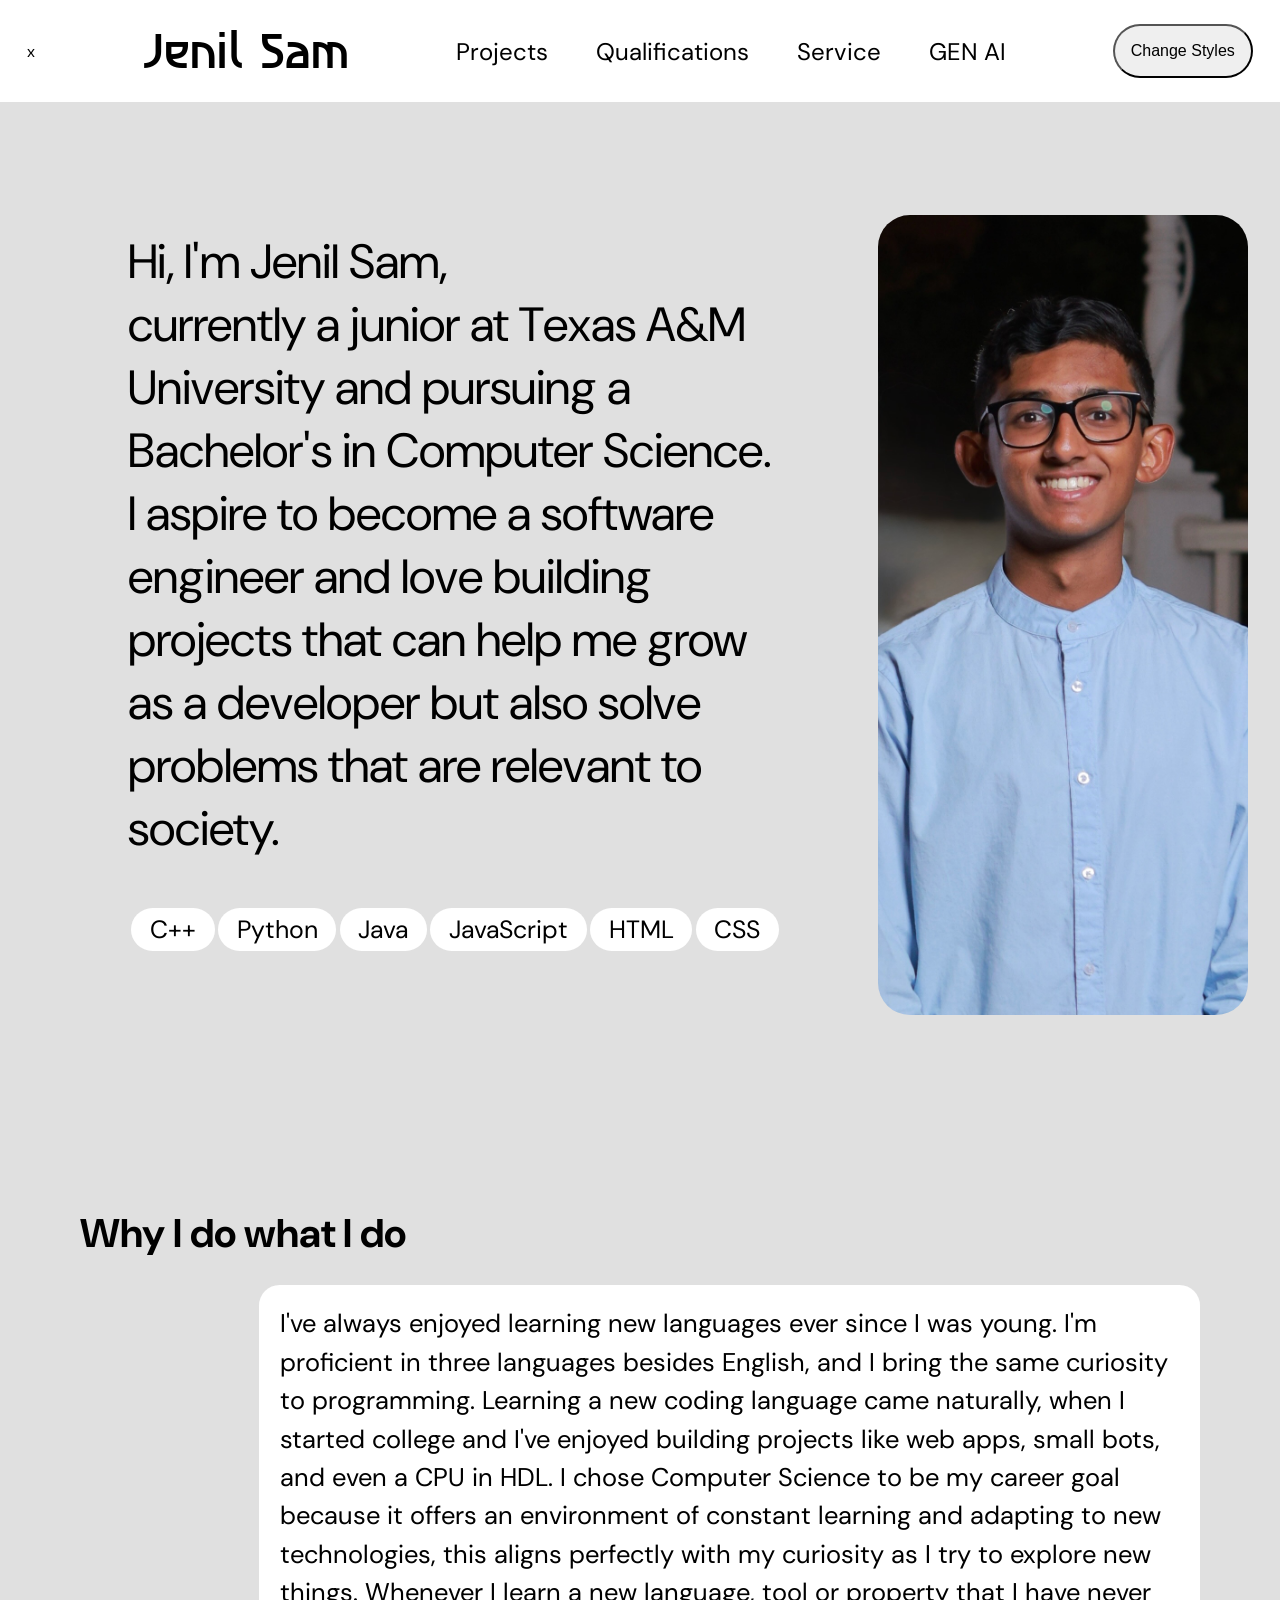
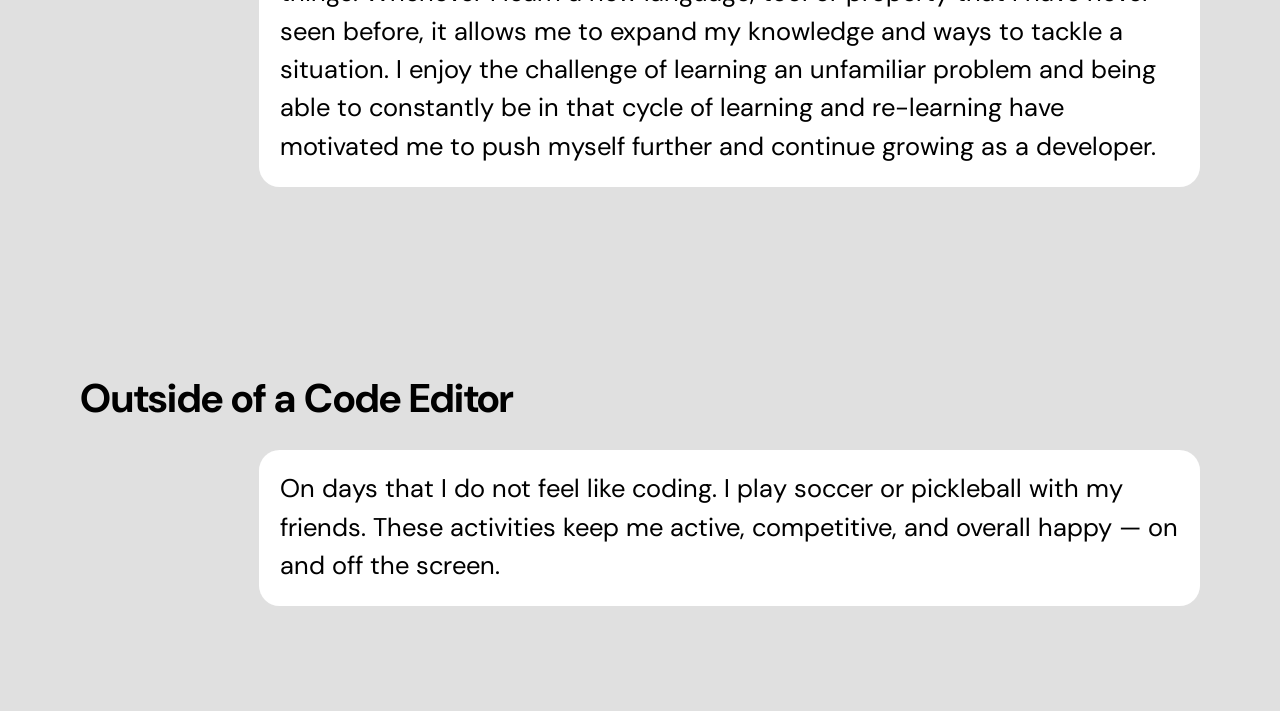
==== index.html @ 801f15e3 "initial commit: project 4 website files" ====
<!DOCTYPE html>
<html lang="en">

<head>
    <meta charset="UTF-8">
    <meta name="viewport" content="width=device-width, initial-scale=1.0">
    <title>Jenil Sam</title>
    <link id="mainStyleSheet" rel="stylesheet" href="CSS/style1.css">

</head>

<body class="Home">
    <div class="nav-bar">
        <div class="container">x
            <a class="name" href="index.html"> Jenil <span>Sam</span> </a>
            <nav class="nav-list">
                <ul class="pages-list">
                    <li><a href="portfolio.html">Projects</a></li>
                    <li><a href="qualifications.html">Qualifications</a></li>
                    <li><a href="Service.html">Service</a></li>
                    <li><a href="genai.html">GEN AI</a></li>
                </ul>
            </nav>
            <div class="button-container"><button onclick="toggleStyleSheet()" type="button"
                    class="style-button"><span>Change Styles</span></button></div>
        </div>
    </div>

    <section class="intro-section">
        <div class="container-intro">
            <div class="left-col">
                <p class="intro"> Hi, I'm <span class="my-name">Jenil Sam</span>, <br> currently a junior at Texas A&M
                    University and pursuing a
                    Bachelor's in Computer Science. I aspire to become a software engineer and love building projects
                    that can help me grow as a developer but also solve problems that are relevant to society.
                </p>
                <ul class="skill-list">
                    <li class="reveal"> <span class="bounce">C++</span></li>
                    <li class="reveal"> <span class="bounce">Python</span></li>
                    <li class="reveal"> <span class="bounce">Java</span></li>
                    <li class="reveal"> <span class="bounce">JavaScript</span></li>
                    <li class="reveal"> <span class="bounce">HTML</span></li>
                    <li class="reveal"> <span class="bounce">CSS</span></li>

                </ul>
            </div>
            <img class="jenil-image" src="assets/jenilsam.jpeg" alt="Jenil Sam">
        </div>
    </section>

    <div class="text-part-index">
        <section class="bio-section">
            <h2 class="bio-header">Why I do what I do</h2>
            <p>I've always enjoyed learning new languages ever since I was young. I'm proficient in three languages
                besides
                English, and I bring the same curiosity to programming. Learning a new coding language came naturally,
                when
                I started college and I've enjoyed building projects like web apps, small bots, and even a CPU in HDL. I
                chose Computer Science to be my career goal because it offers an environment of constant learning and
                adapting to new technologies, this aligns perfectly with my curiosity as I try to explore new things.
                Whenever I learn a new language, tool or property that I have never seen before, it allows me to expand
                my
                knowledge and ways to tackle a situation. I enjoy the challenge of learning an unfamiliar problem and
                being
                able to constantly be in that cycle of learning and re-learning have motivated me to push myself further
                and
                continue growing as a developer.
            </p>
        </section>
        <section class="hobbies-section">
            <h2 class="hobbies-header">Outside of a Code Editor</h2>
            <p> On days that I do not feel like coding. I play soccer or pickleball with my friends.
                These activities keep me active, competitive, and overall happy — on and off the screen. </p>
        </section>
    </div>


    <script src="function.js"></script>

</body>

</html>
---- CSS/style1.css ----
/* Index.html  */
@import url('https://fonts.googleapis.com/css2?family=Asimovian&family=Edu+NSW+ACT+Cursive:wght@400..700&display=swap');
@import url('https://fonts.googleapis.com/css2?family=Asimovian&family=DM+Sans:ital,opsz,wght@0,9..40,100..1000;1,9..40,100..1000&family=Edu+NSW+ACT+Cursive:wght@400..700&display=swap');

:root {
  --primary-color: #500000
}

body {
  background-color: #E0E0E0;
  margin: 0;
  font-family: "DM Sans";
}

.nav-bar {
  background-color: white;
  padding: 0.5em;
}

.nav-bar .container {
  display: flex;
  justify-content: space-between;
  height: 3em;
  text-align: center;
  align-items: center;
  padding: 1.2em;
}

.nav-bar .container .name {
  color: black;
  /* color: var(--primary-color); */
  text-decoration: none;
  font-size: 3em;
  font-family: "Asimovian";
  position: relative;
}

.nav-list .pages-list {
  display: flex;
  justify-content: space-evenly;
  gap: 3em;
  list-style: none;
  align-items: center;
  margin: 0;
  padding: 0;

}

.nav-bar .container .nav-list .pages-list .home {
  width: 28px;
  height: 28px;
  vertical-align: middle;
  fill: black;
}


.nav-bar .pages-list a {
  text-decoration: none;
  color: black;
  font-size: 1.5em;
  position: relative;
}

.nav-bar .pages-list a::after {
  content: "";
  position: absolute;
  left: 0;
  bottom: -10px;
  height: 4px;
  width: 0;
  background-color: var(--primary-color);
  transition: width 0.3s;
}

.nav-bar .pages-list a:hover::after {
  width: 100%;
}

.style-button {
  display: block;
  text-align: center;
  padding: 1em;
  border-radius: 2em;
  color: black;
  cursor: pointer;
  font-size: 1em;

  transition: background 0.5s, color 0.5s;
}

.style-button:hover {
  background-color: var(--primary-color);
  color: white;
}

section {
  padding: 2em 2em;
}

.intro-section {
  text-align: left;
  margin: 0;

}

.intro-section .container-intro {
  display: flex;
  justify-content: space-between;
  align-items: center;
}


.intro-section .container-intro .left-col {
  font-size: 3em;
  margin: 0;
  padding: 2em;
  align-items: center;

}

.intro-section .container-intro .left-col .intro {
  margin: 0;
}

.intro-section .container-intro .left-col .skill-list {
  display: flex;
  justify-content: space-evenly;
  /* or use flex-start and gap */
  /* gap: 1em; */
  list-style: none;
  padding: 0;
}

.intro-section .container-intro .left-col .skill-list li {
  background-color: white;
  border-radius: 4em;
  font-size: 25px;
  padding: 0.2em 0.75em;
  color: black;
  transition: background 0.5s, color 0.5s;
  cursor: pointer;

}


.intro-section .container-intro .left-col .skill-list li:hover {
  background-color: var(--primary-color);
  color: white;
}


.intro-section .container-intro .jenil-image {
  margin: 0;
  border-radius: 2em;
  height: 50em;
  width: 30em;
  object-fit: cover;
}


.bio-section,
.hobbies-section {
  text-align: left;
  margin: 0;
  padding: 5em;
}


.bio-section h2,
.hobbies-section h2 {
  font-size: 2.5em;
  margin: 0;
}

.bio-section p,
.hobbies-section p {
  font-size: 1.6em;
  background-color: white;
  border-radius: 0.8em;
  margin-left: 7em;
  line-height: 1.5;
  padding: 0.8em;

}


/* portfolio.html */
.current {
  font-weight: bold;
}


.title-page {
  padding: 1em;
  margin: 0;
  font-size: 3em;
}

.projects {
  padding: 2em;
  margin: 0;
  display: flex;
  align-items: center;
  justify-content: center;
}

.projects .main-container {
  display: grid;
  grid-template-columns: auto auto;
  gap: 5em;
  padding: 5em;
  position: relative;

}

.main-container h3 {
  font-size: 1.5em;
  text-align: center;
}

.main-container p {
  font-size: 1.3em;
  padding:1.4em;
}

.main-container ul {
  font-size: 1.2em;
}


.container-1,
.container-2,
.container-3,
.container-4 {
  background-color: white;
  border-radius: 3em;
  padding: 1em;
  padding-bottom: 60px;
  position: relative;
}


.main-container .resume-button {
  cursor: pointer;
  top: 95%;
  left: 50%;
  transform: translate(-50%, -50%);
  border-radius: 10em;
  border-color: var(--primary-color);
  margin: 0;
  font-size: 1em;
  position: absolute;
  opacity: 0;
}

/* portflio read more */

.main-container .read-more-text{
    display:none;
}
.read-more-text.show {
  display: inline; 
}

.main-container .read-more-button{
  cursor: pointer;
  transform: translate(-50%, -50%);
  border-radius: 10em;
  border-color: var(--primary-color);
  margin: 0;
  font-size: 1em;
  position: absolute;
  top:94%;
  left:86.0%;
  font-size: 1em;

}

.container-1:hover,
.container-2:hover,
.container-3:hover,
.container-4:hover {
  transform: scale(1.05);
  box-shadow: 0 10px 20px;

}


.container-1:hover .resume-button,
.container-2:hover .resume-button,
.container-3:hover .resume-button,
.container-4:hover .resume-button {
  opacity: 1;
  background-color: var(--primary-color);
  color: white;
}




/* qualifications */


.resume-container {
  padding: 2em;
  margin: 0;
  display: flex;
  justify-content: center;
  align-items: center;
  gap: 30px;
}

.resume-container .resume-image {
  height: 80em;
  border-radius: 2em;
}

.resume-container .resume-image:hover {
  transform: scale(1.05);
  box-shadow: 0 10px 20px;
}

.resume-container .button {
  background-color: white;
  border-radius: 4em;
  font-size: 25px;
  padding: 0.2em 0.75em;
  color: black;
  transition: background 0.5s, color 0.5s;
  cursor: pointer;
  border: none;
}

.resume-container button:hover {
  background-color: var(--primary-color);
  color: white;
}

.areas-interest {
  display: flex;
  padding: 2em;
  justify-content: space-evenly;
  align-items: flex-start;
  margin-top: 4em;

}


.areas-interest h3 {
  font-size: 2em;
  margin-top: 0;
  margin-bottom: 20px;
}

.areas-interest ul {
  font-size: 1.2em;
}


.technical-skills .left-col {
  background-color: white;
  padding: 2em;
  border-radius: 4em;
  width: 15em;
}


.areas-of-interest .right-col {
  background-color: white;
  padding: 2em;
  border-radius: 4em;
  width: 50em;
}


.technical-skills .left-col:hover,
.areas-of-interest .right-col:hover {
  transform: scale(1.05);
  box-shadow: 0 10px 20px;
}

.skill-levels {
  display: flex;
  gap: 4em;
  padding: 5em;
  margin-left: 0em;
}


/* Services */

.div-services {
  padding: 2em;
}

.div-services .text-section {
  font-size: 2em;
  background-color: white;
  border-radius: 3em;
  padding: 1.5em;
}

.div-services .service-images {
  display: flex;
  justify-content: center;
  gap: 4em;
  padding: 3em;

}

.av {
  height: 40em;
  width: 30em;
  border-radius: 2em;
}

.memorial {
  height: 40em;
  width: 30em;
  border-radius: 2em;
}

.av:hover,
.memorial:hover {
  transform: scale(1.05);
  box-shadow: 0 10px 20px;
}


.contact-info {
  display: flex;
  justify-content: center;
  padding: 2em;

}

.contact-info ul {
  list-style: none;
  display: flex;
  justify-content: center;
  margin: 0;
  gap: 1.5em;
  padding: 0;
}

svg {
  fill: black;
  cursor: pointer;
  height: 40px;
  width: 40px;
  transition: fill 0.3s;
}


.discord:hover {
  transform: scale(1.2);
}

.linkedin:hover {
  /* fill: #0A66C2; */
  transform: scale(1.2);
}

.gmail:hover {
  /* fill: #EA4335; */
  transform: scale(1.2);
}

.github:hover {
  /* fill: #03A062; */
  transform: scale(1.2);
}

.resumeFrame {
  width: 70vh;
  height: 85vh;
  border: 2px solid #ccc;
  border-radius: 8px;

  box-shadow: 0 4px 15px rgba(0, 0, 0, 0.2);

}
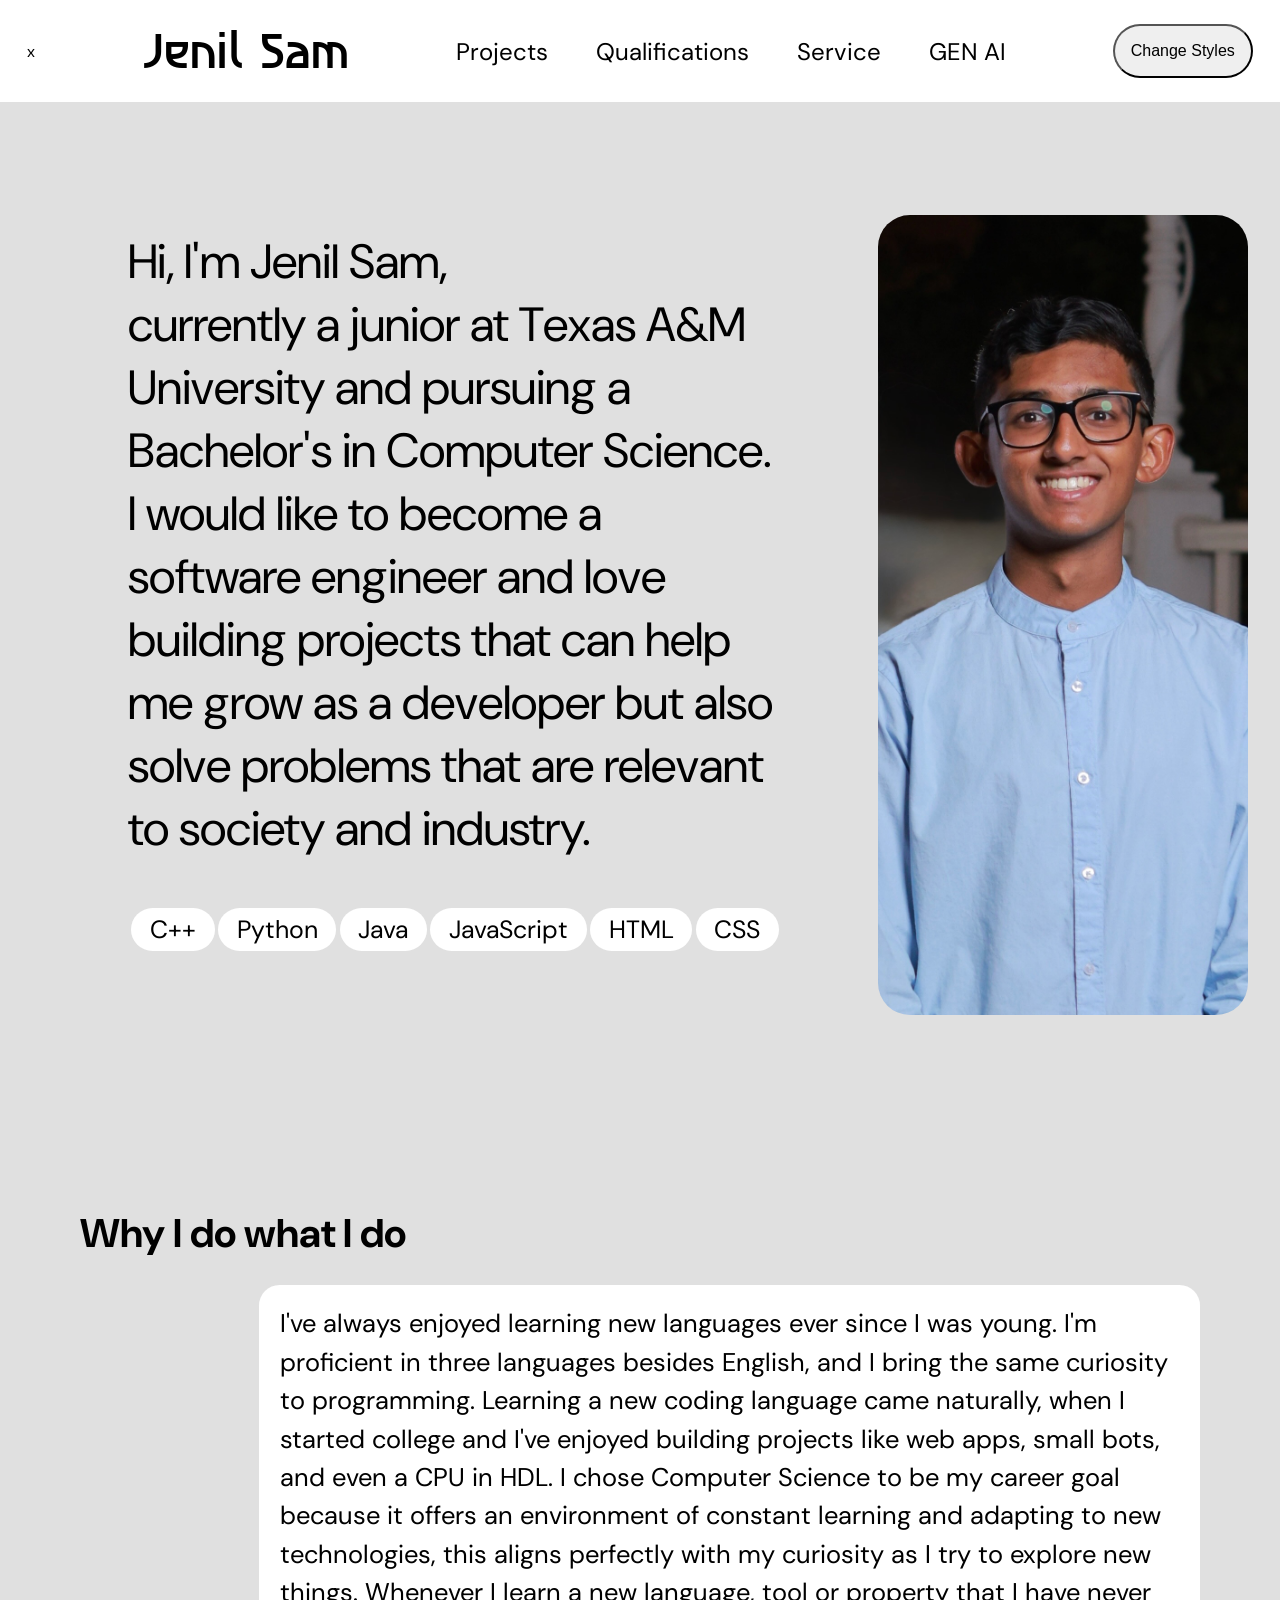
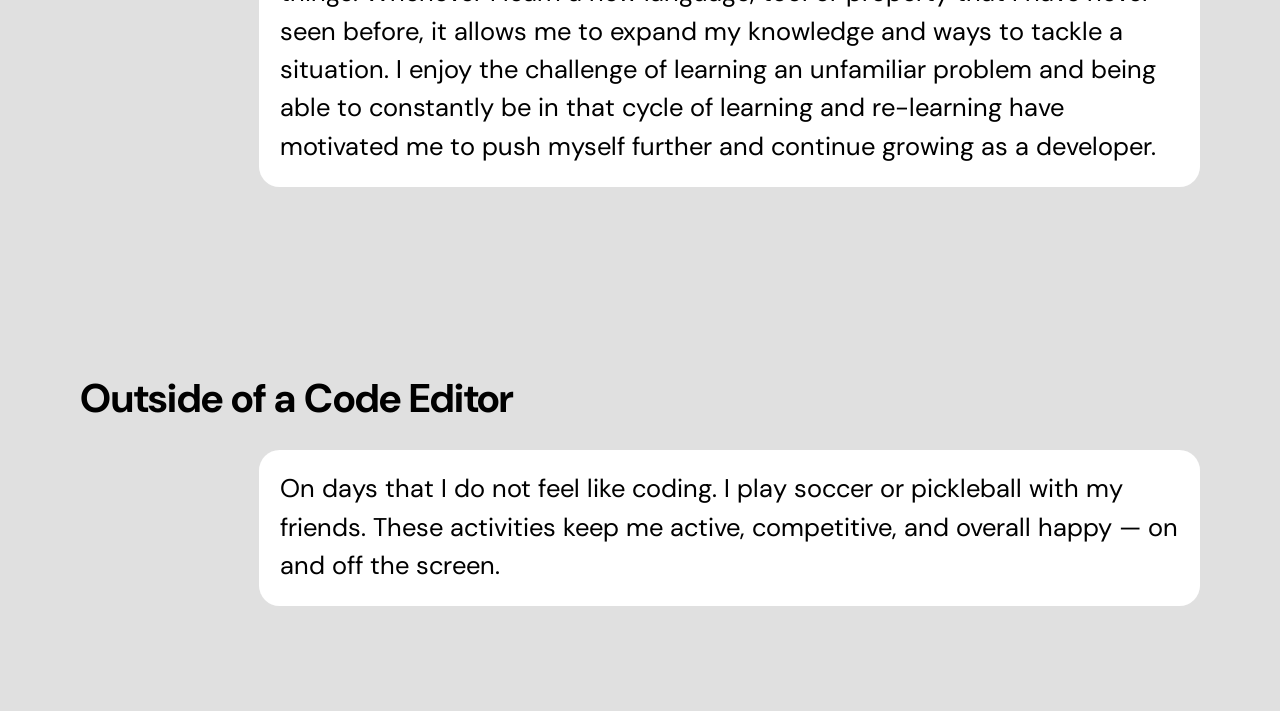
==== commit 271fa2c2: "CI/CD pipeline update" ====
--- a/index.html
+++ b/index.html
@@ -31,8 +31,8 @@
             <div class="left-col">
                 <p class="intro"> Hi, I'm <span class="my-name">Jenil Sam</span>, <br> currently a junior at Texas A&M
                     University and pursuing a
-                    Bachelor's in Computer Science. I aspire to become a software engineer and love building projects
-                    that can help me grow as a developer but also solve problems that are relevant to society.
+                    Bachelor's in Computer Science. I would like to become a software engineer and love building projects
+                    that can help me grow as a developer but also solve problems that are relevant to society and industry.
                 </p>
                 <ul class="skill-list">
                     <li class="reveal"> <span class="bounce">C++</span></li>
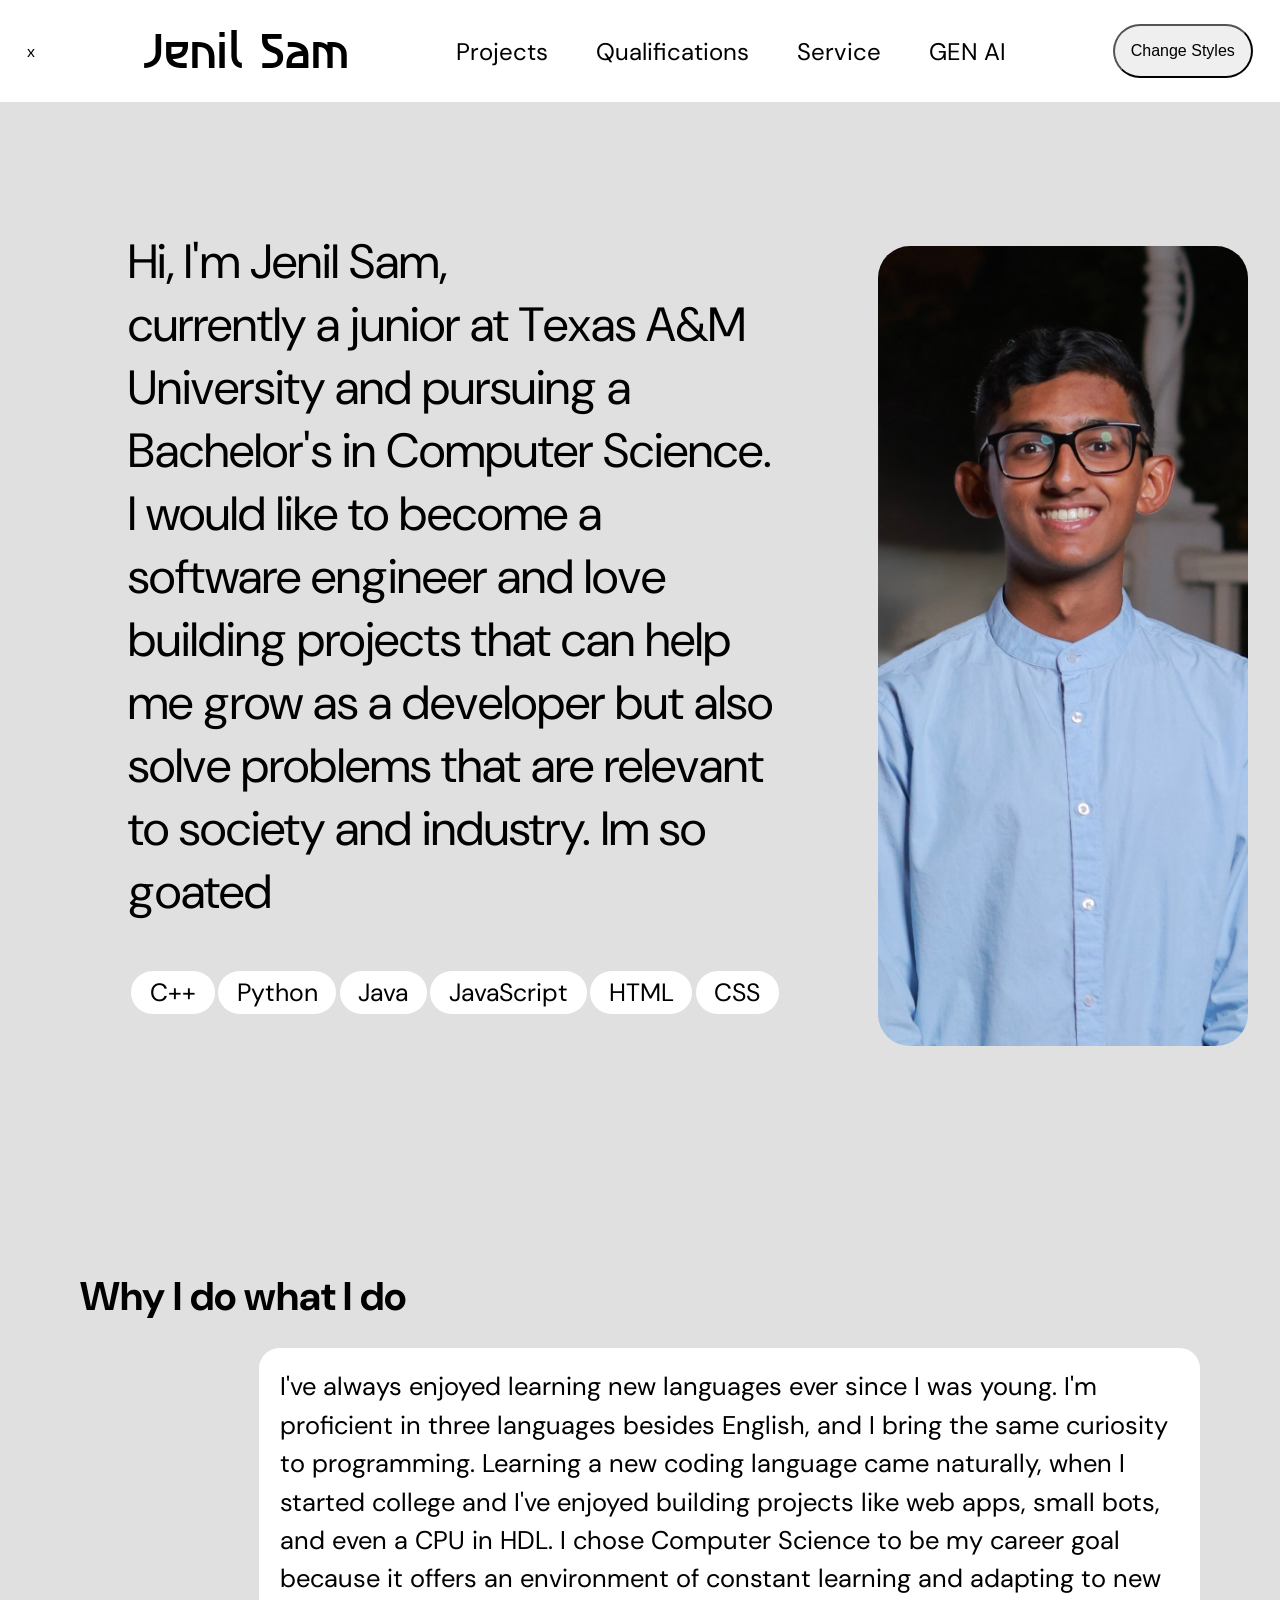
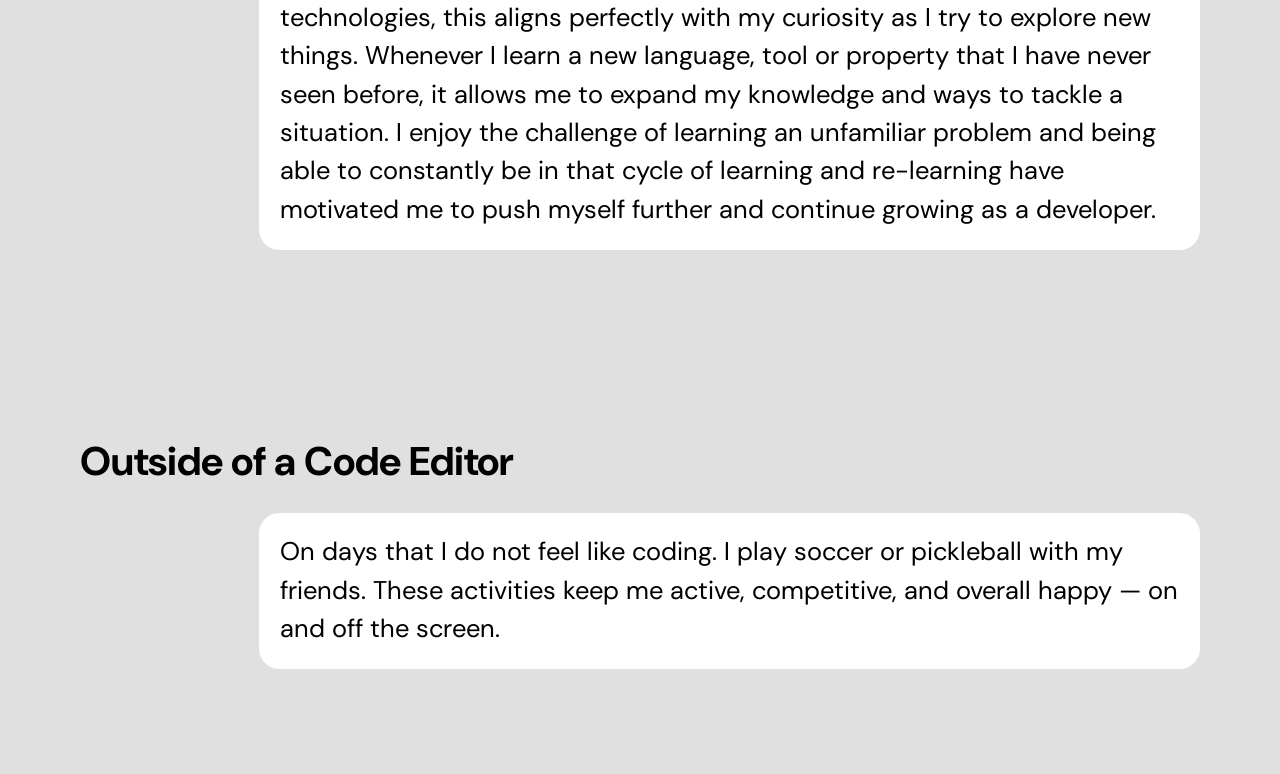
==== commit 9d4ba275: "Fixed a typo" ====
--- a/index.html
+++ b/index.html
@@ -32,7 +32,7 @@
                 <p class="intro"> Hi, I'm <span class="my-name">Jenil Sam</span>, <br> currently a junior at Texas A&M
                     University and pursuing a
                     Bachelor's in Computer Science. I would like to become a software engineer and love building projects
-                    that can help me grow as a developer but also solve problems that are relevant to society and industry.
+                    that can help me grow as a developer but also solve problems that are relevant to society and industry. Im so goated
                 </p>
                 <ul class="skill-list">
                     <li class="reveal"> <span class="bounce">C++</span></li>
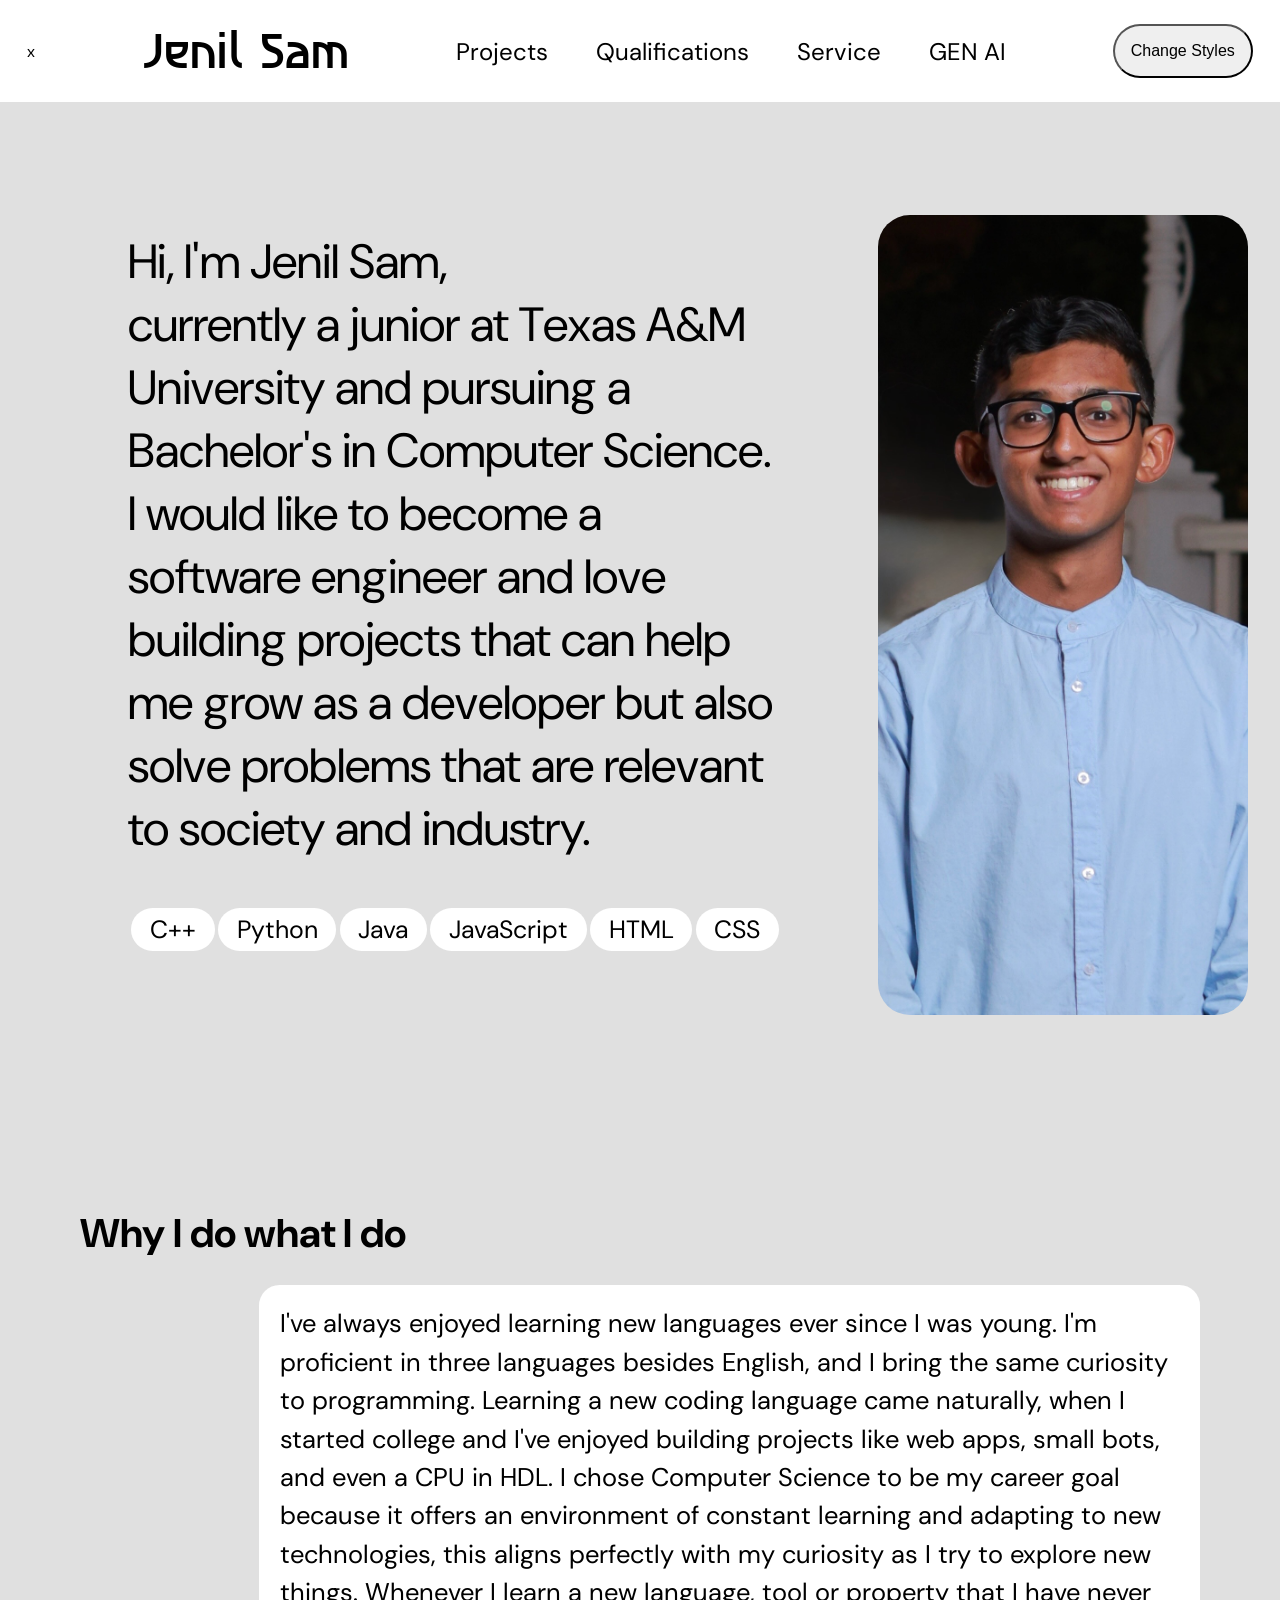
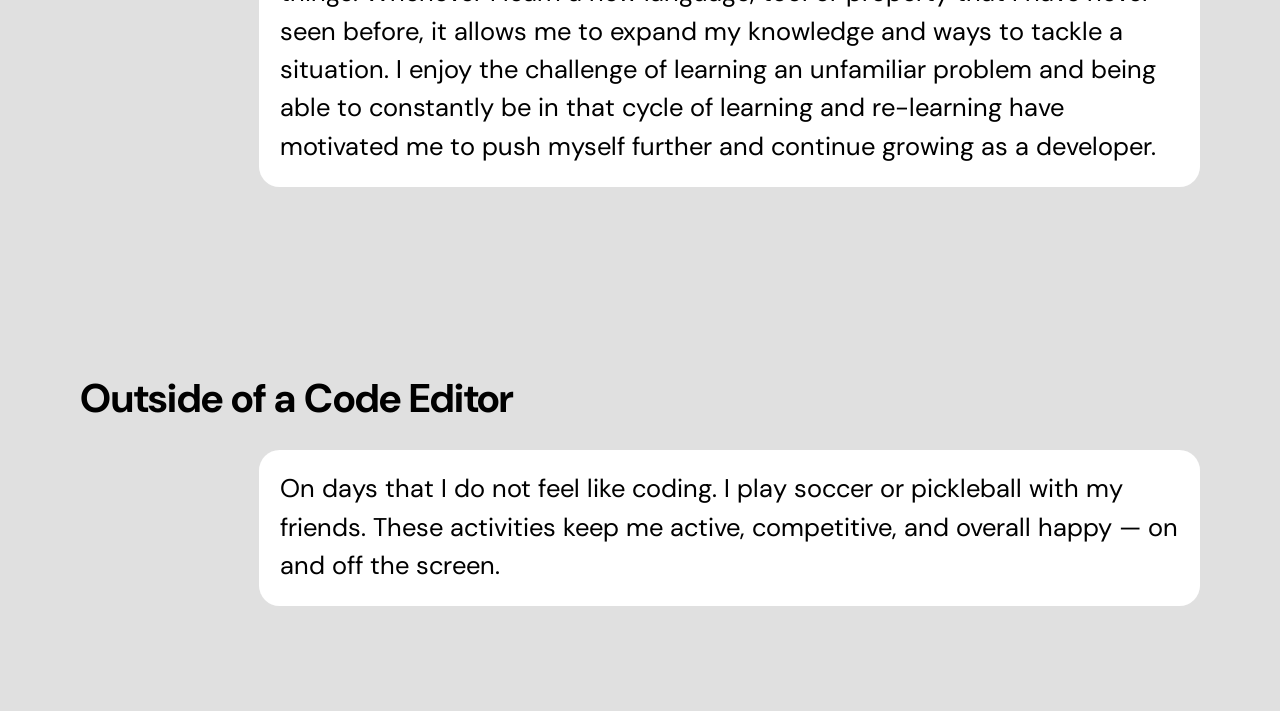
==== commit aaaeb7bc: "deleted the extra sentence" ====
--- a/index.html
+++ b/index.html
@@ -32,7 +32,7 @@
                 <p class="intro"> Hi, I'm <span class="my-name">Jenil Sam</span>, <br> currently a junior at Texas A&M
                     University and pursuing a
                     Bachelor's in Computer Science. I would like to become a software engineer and love building projects
-                    that can help me grow as a developer but also solve problems that are relevant to society and industry. Im so goated
+                    that can help me grow as a developer but also solve problems that are relevant to society and industry.
                 </p>
                 <ul class="skill-list">
                     <li class="reveal"> <span class="bounce">C++</span></li>
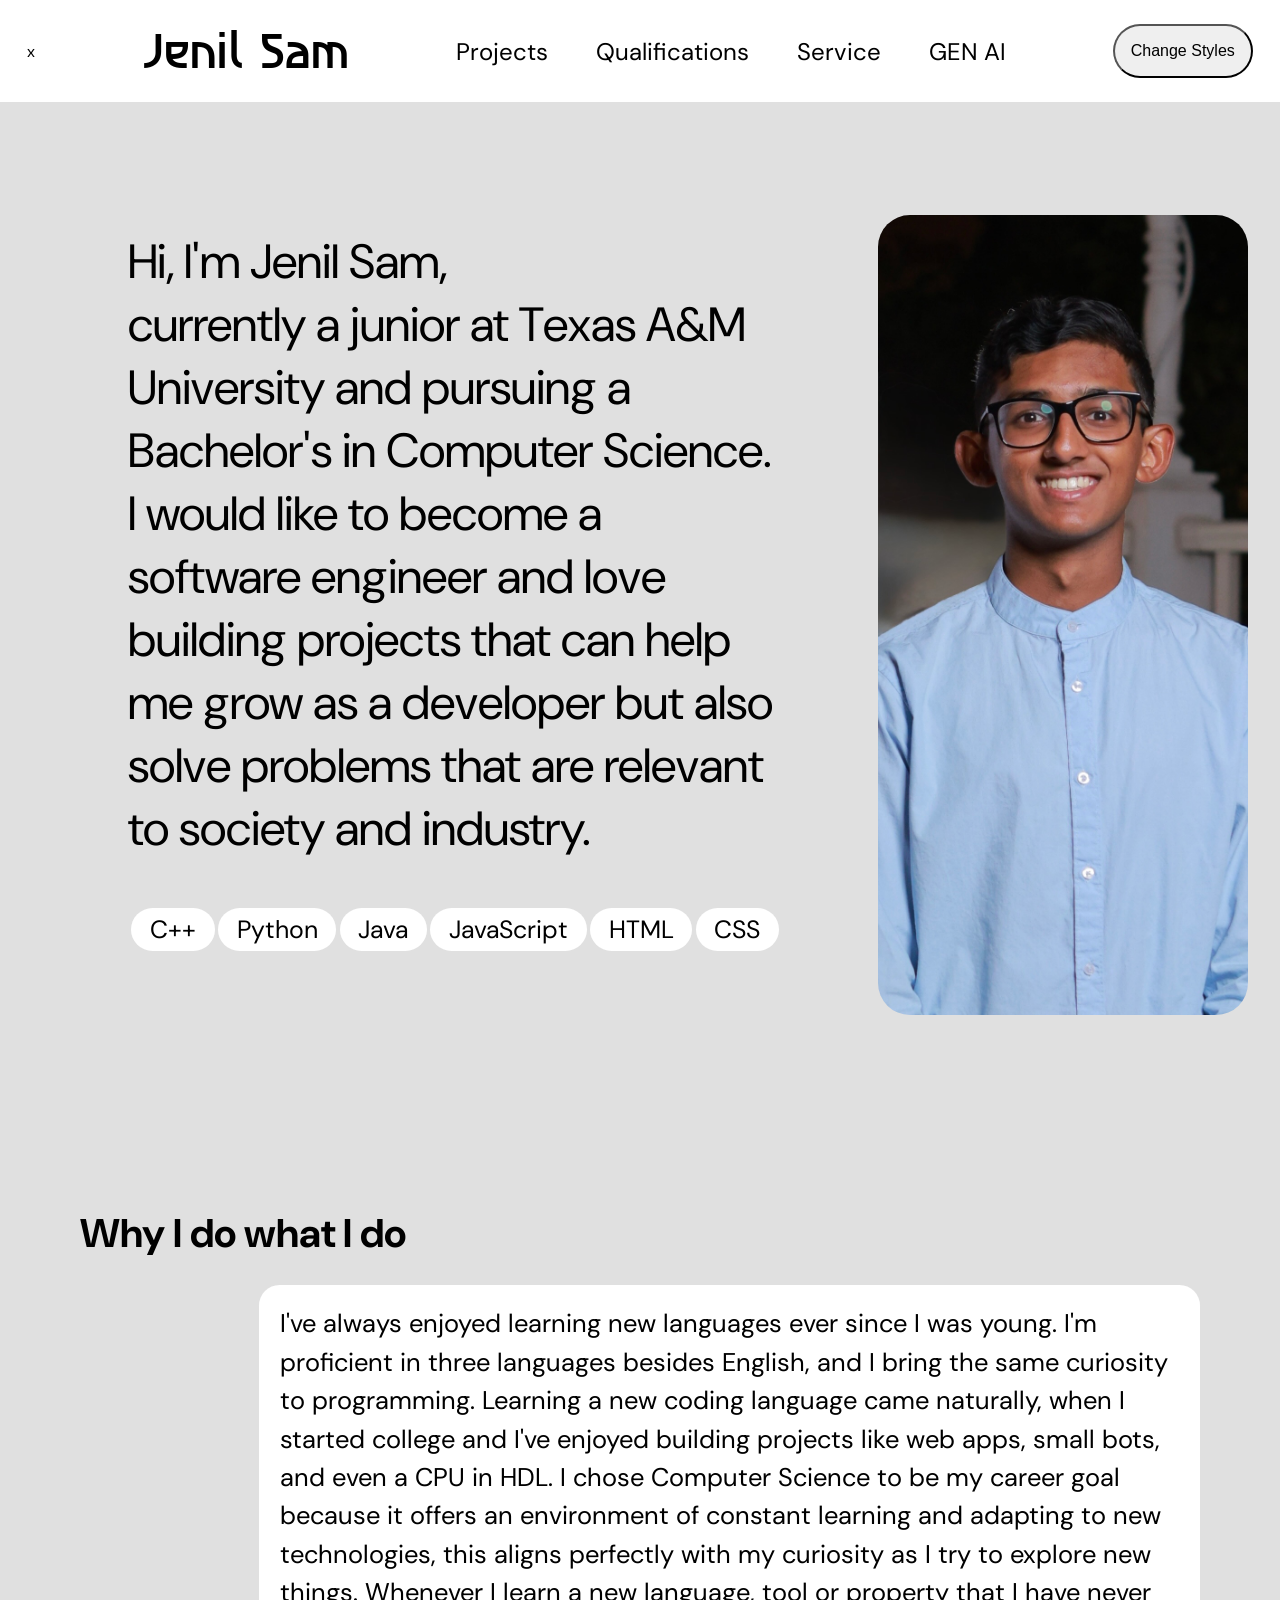
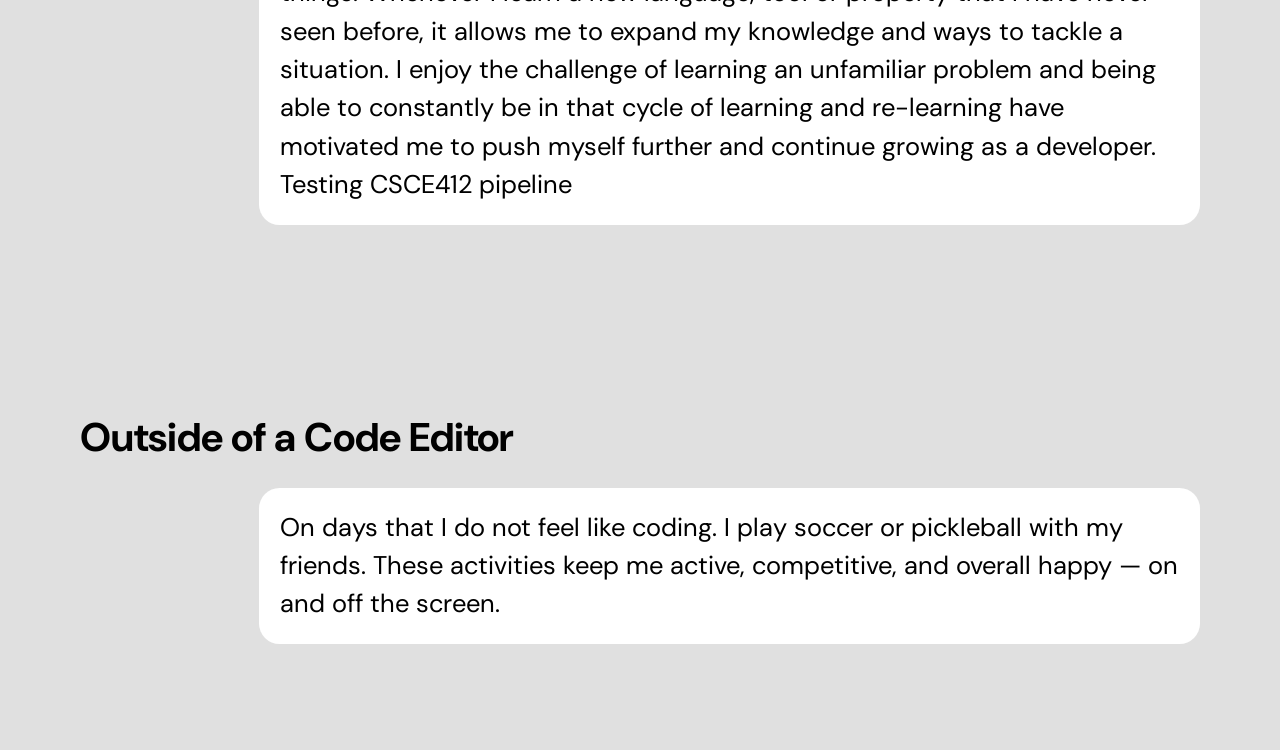
==== commit 9b3eaa1b: "Testing the AWS Pipeline" ====
--- a/index.html
+++ b/index.html
@@ -64,7 +64,7 @@
                 being
                 able to constantly be in that cycle of learning and re-learning have motivated me to push myself further
                 and
-                continue growing as a developer.
+                continue growing as a developer. Testing CSCE412 pipeline
             </p>
         </section>
         <section class="hobbies-section">
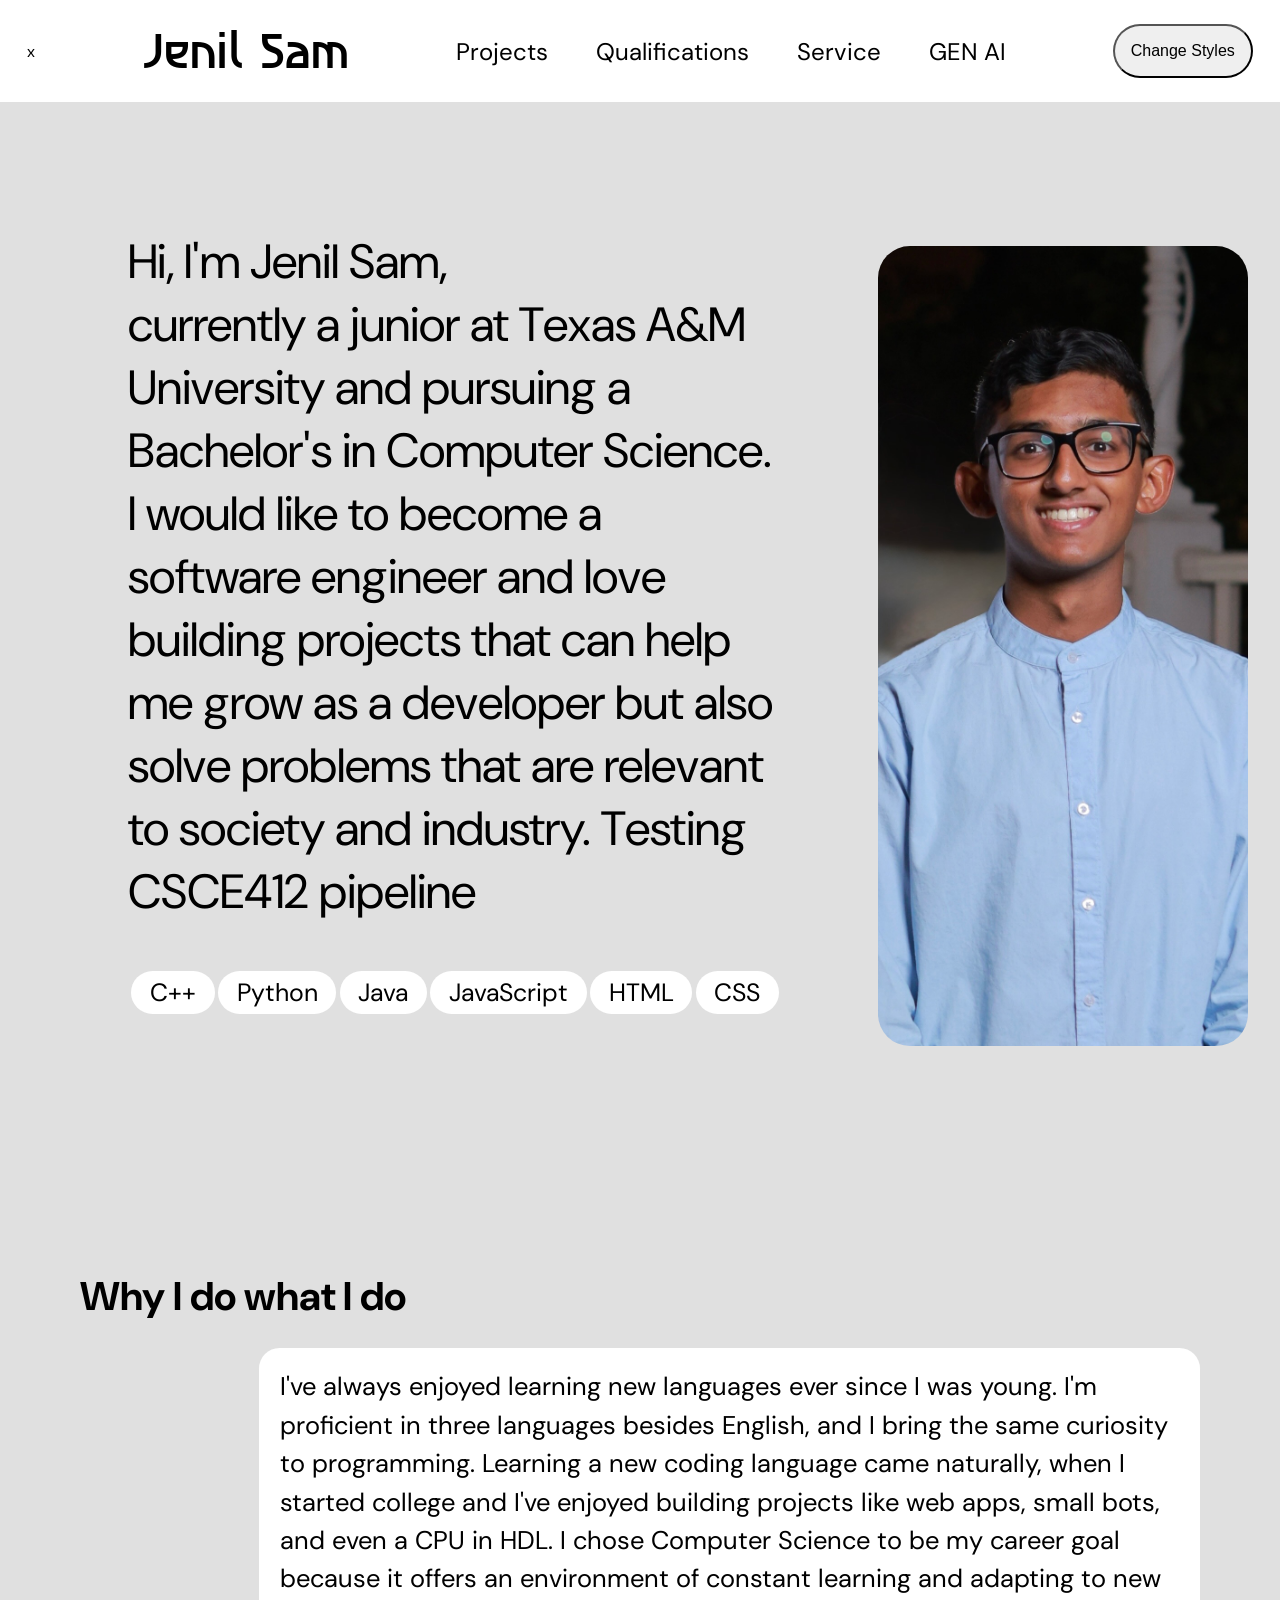
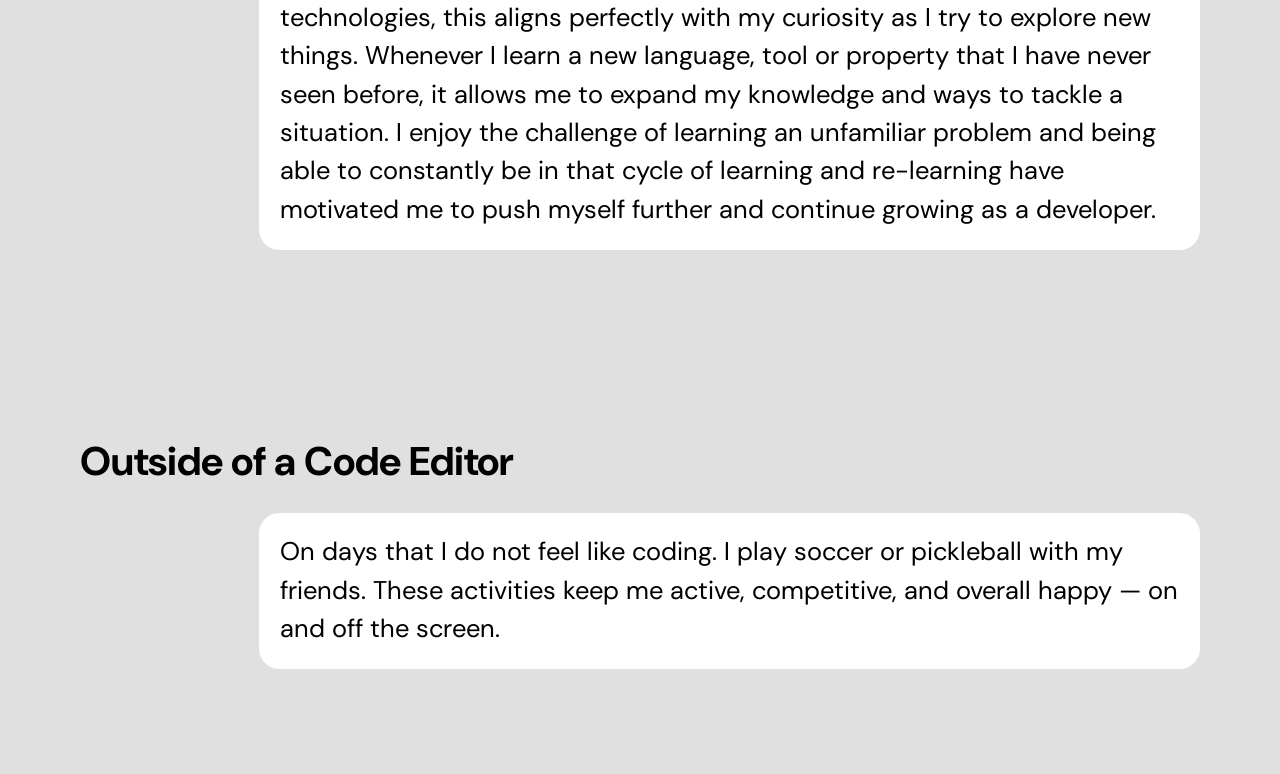
==== commit 826e4584: "Testing the AWS Pipeline" ====
--- a/index.html
+++ b/index.html
@@ -32,7 +32,7 @@
                 <p class="intro"> Hi, I'm <span class="my-name">Jenil Sam</span>, <br> currently a junior at Texas A&M
                     University and pursuing a
                     Bachelor's in Computer Science. I would like to become a software engineer and love building projects
-                    that can help me grow as a developer but also solve problems that are relevant to society and industry.
+                    that can help me grow as a developer but also solve problems that are relevant to society and industry. Testing CSCE412 pipeline
                 </p>
                 <ul class="skill-list">
                     <li class="reveal"> <span class="bounce">C++</span></li>
@@ -64,7 +64,7 @@
                 being
                 able to constantly be in that cycle of learning and re-learning have motivated me to push myself further
                 and
-                continue growing as a developer. Testing CSCE412 pipeline
+                continue growing as a developer. 
             </p>
         </section>
         <section class="hobbies-section">
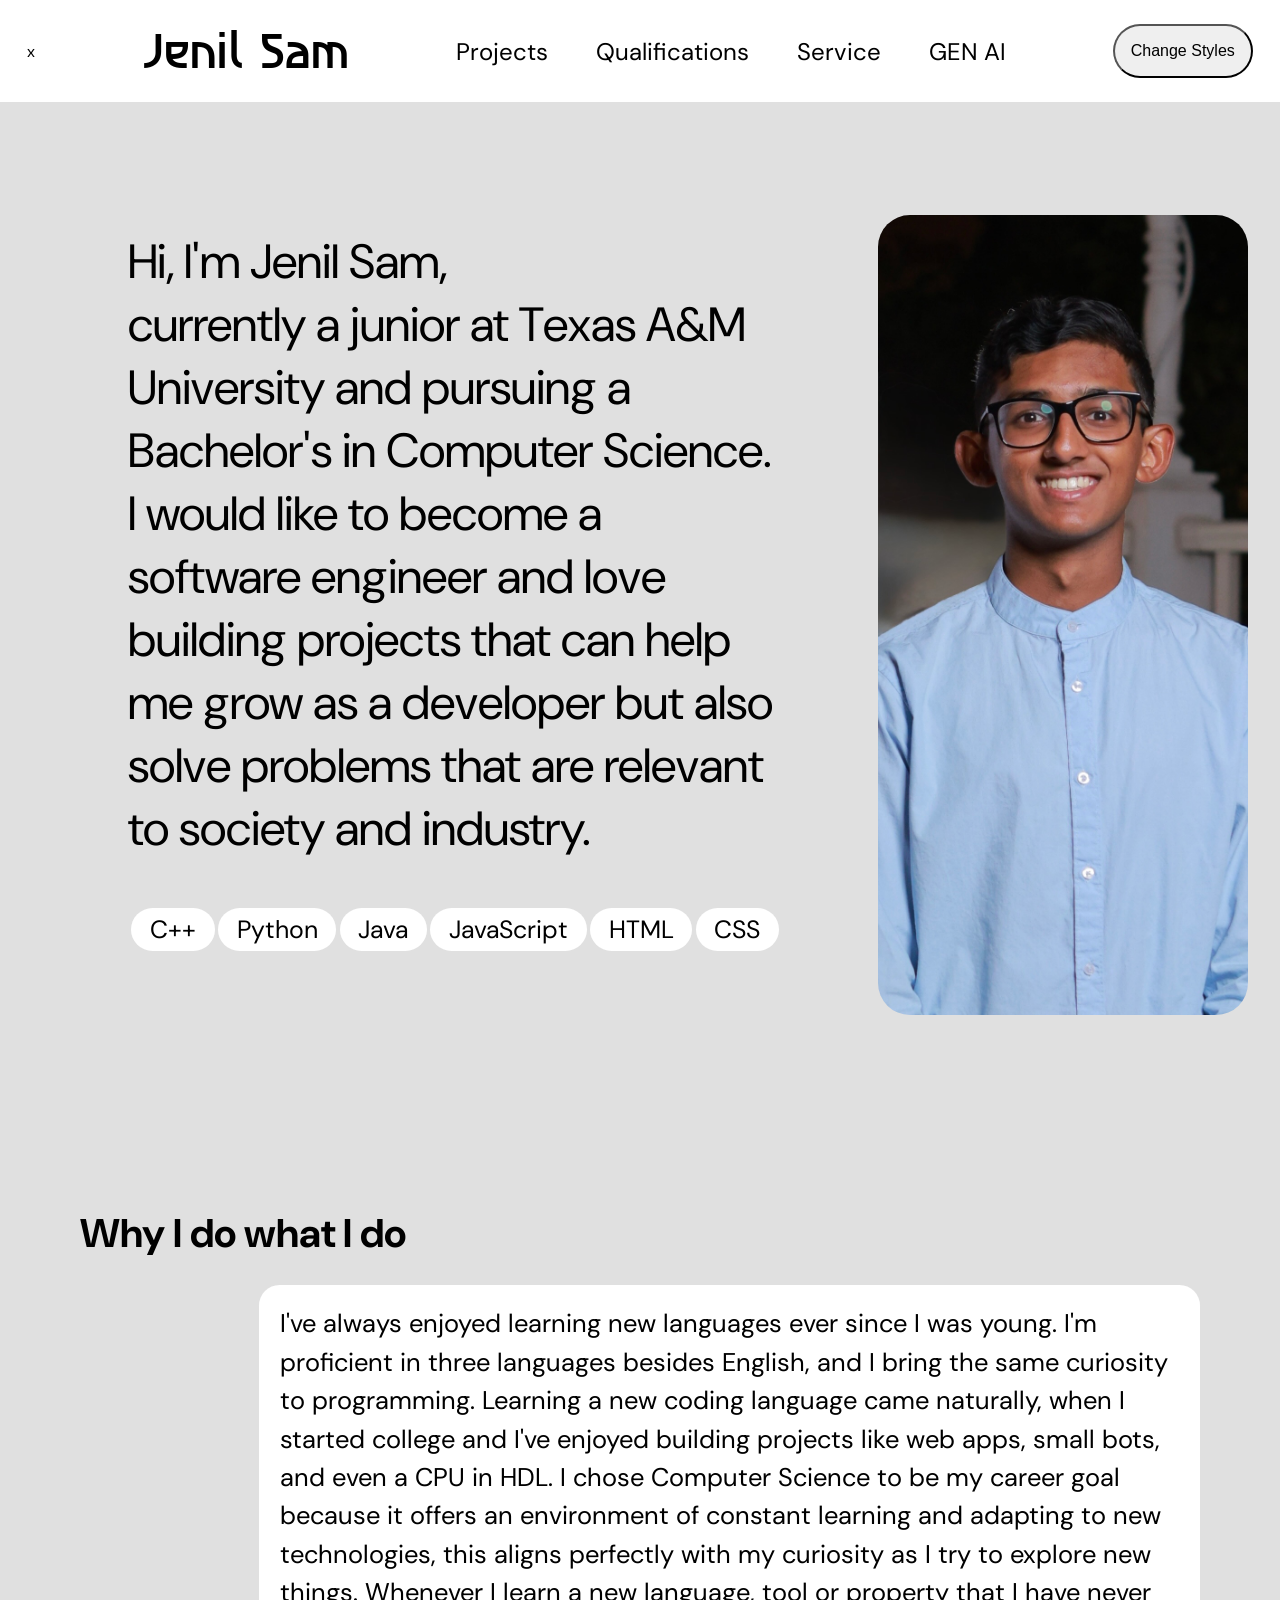
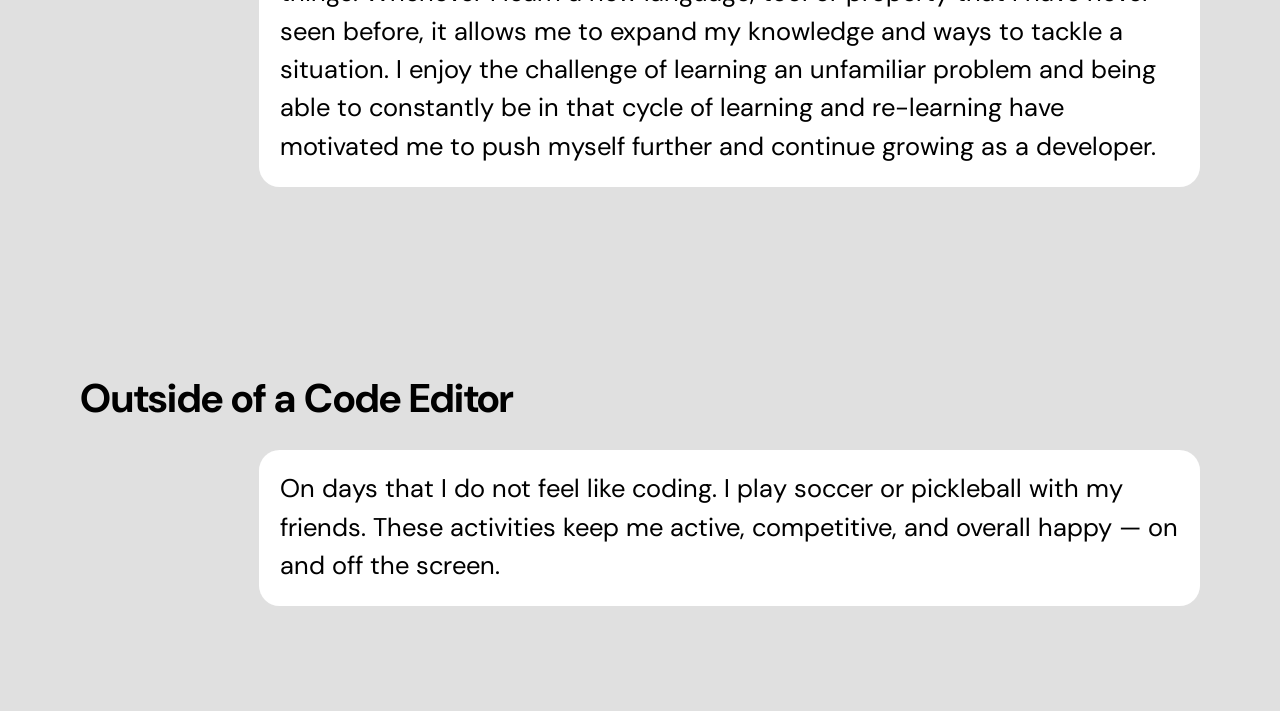
==== commit 7b9789e8: "Deleted an extra line of text" ====
--- a/index.html
+++ b/index.html
@@ -32,7 +32,7 @@
                 <p class="intro"> Hi, I'm <span class="my-name">Jenil Sam</span>, <br> currently a junior at Texas A&M
                     University and pursuing a
                     Bachelor's in Computer Science. I would like to become a software engineer and love building projects
-                    that can help me grow as a developer but also solve problems that are relevant to society and industry. Testing CSCE412 pipeline
+                    that can help me grow as a developer but also solve problems that are relevant to society and industry.
                 </p>
                 <ul class="skill-list">
                     <li class="reveal"> <span class="bounce">C++</span></li>
